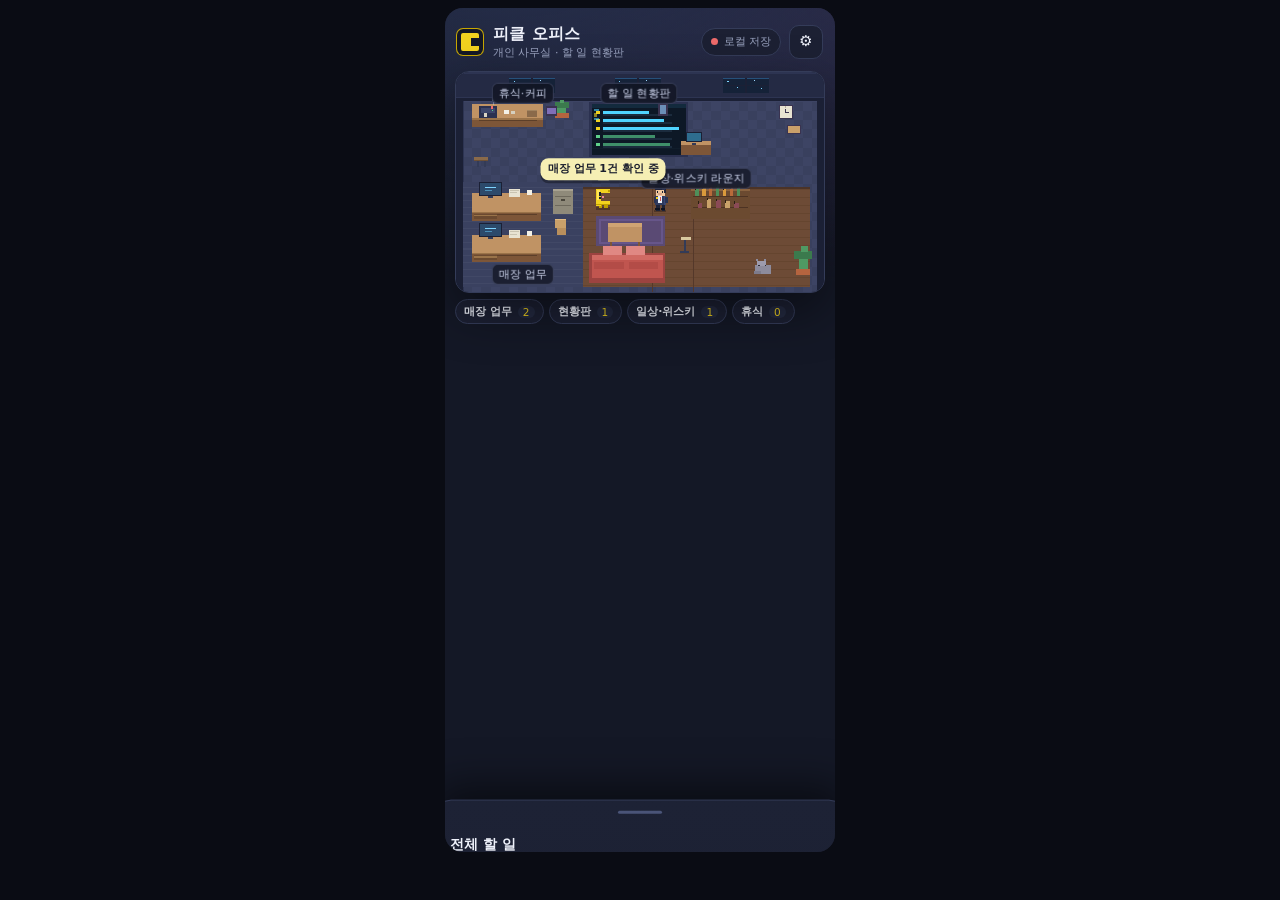
==== mobile-check.html @ 037131ba "데스크톱 레이아웃 폭 확대, 매장 존 라벨 위치 조정" ====
<!doctype html>
<html lang="ko">
<head>
<meta charset="utf-8">
<title>mobile check</title>
<style>
  body{margin:0;background:#0a0c14;display:flex;justify-content:center;align-items:flex-start;padding:8px;gap:18px}
  iframe{width:390px;height:844px;border:0;border-radius:18px;background:#141826}
</style>
</head>
<body>
  <iframe src="./index.html"></iframe>
</body>
</html>
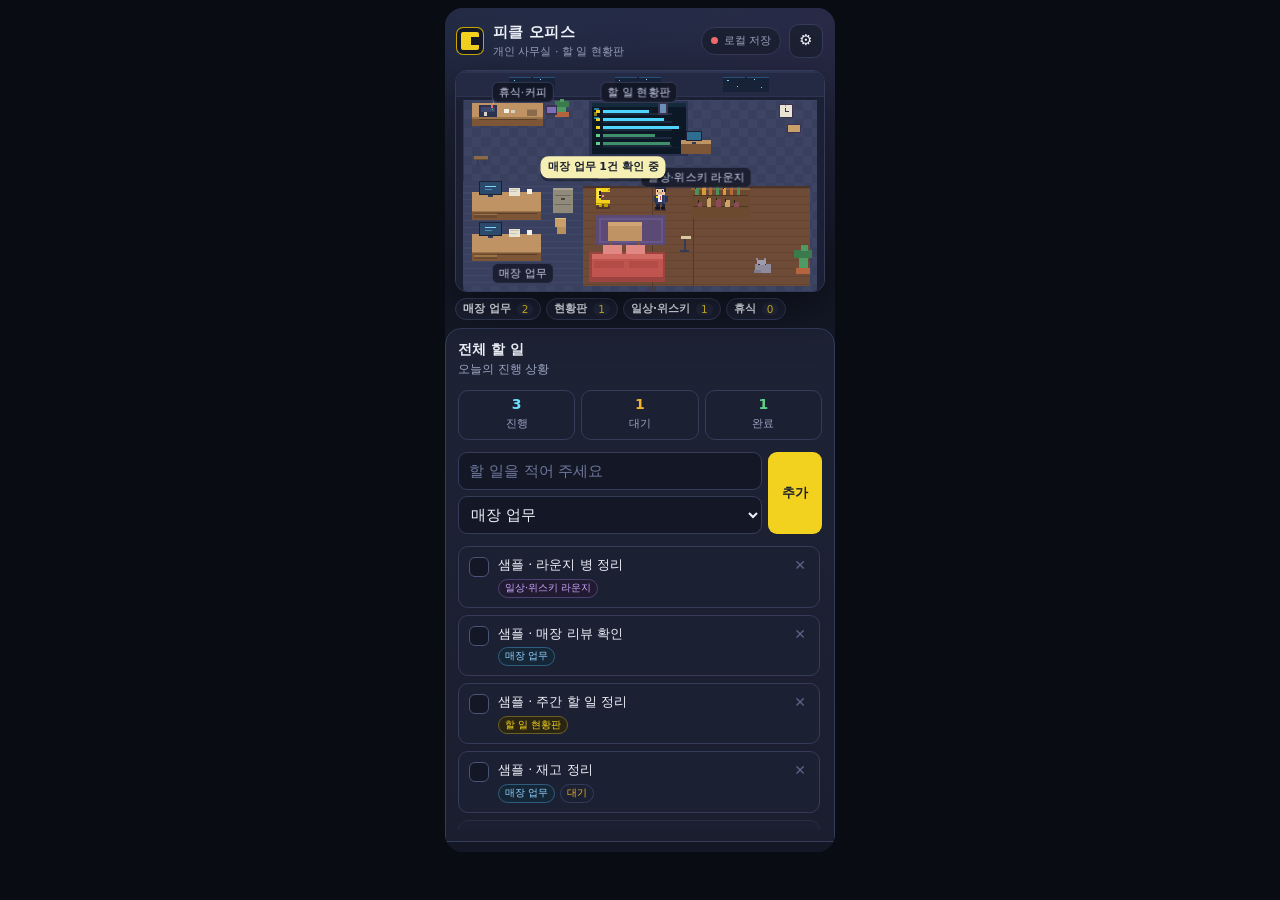
==== commit 21f8be5d: "모바일 확인용 프레임 캐시 방지" ====
--- a/mobile-check.html
+++ b/mobile-check.html
@@ -9,6 +9,6 @@
 </style>
 </head>
 <body>
-  <iframe src="./index.html"></iframe>
+  <iframe src="./index.html?v=9"></iframe>
 </body>
 </html>
